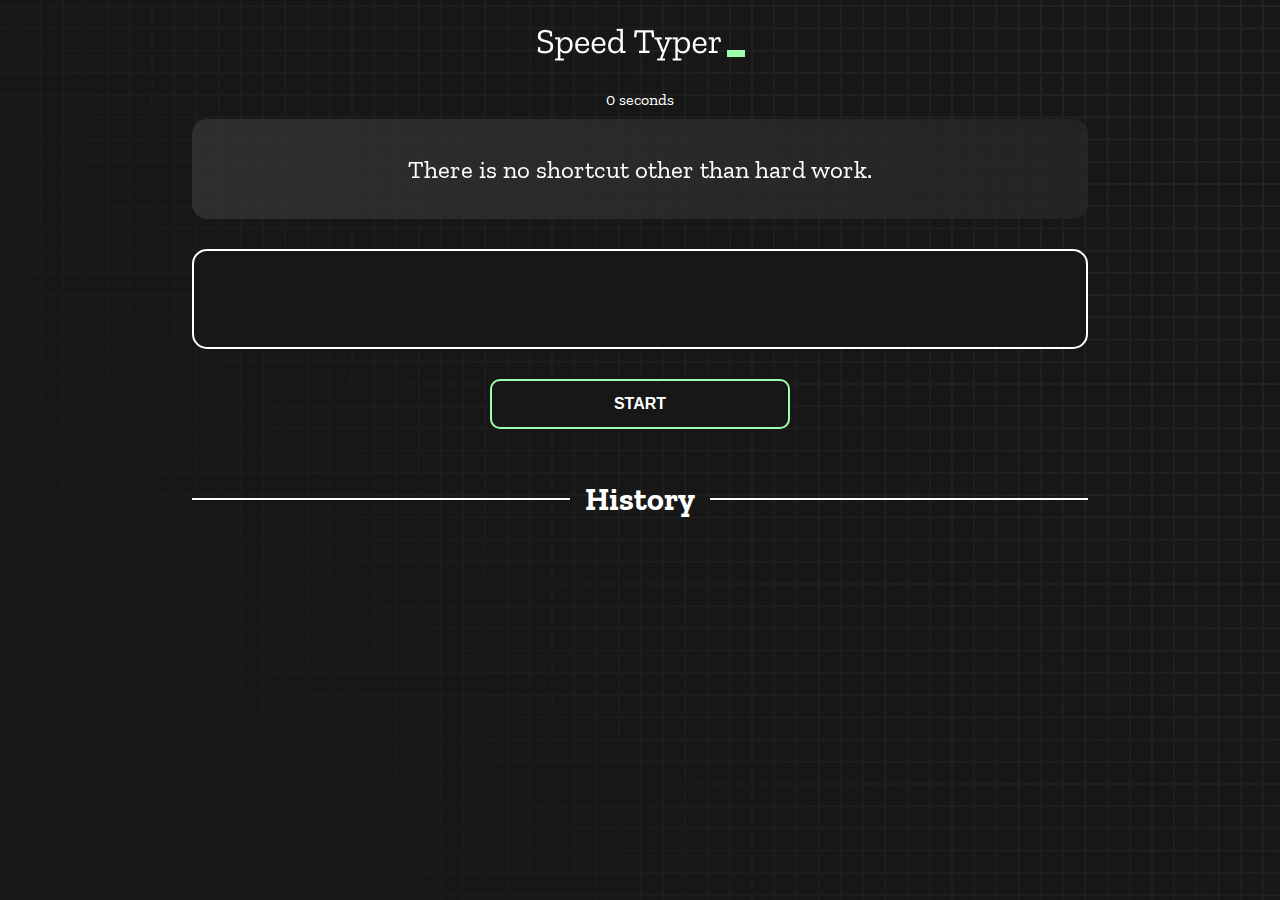
==== index.html @ 04b46f22 "Initial commit" ====
<!DOCTYPE html>
<html lang="en">
  <head>
    <meta charset="UTF-8" />
    <meta http-equiv="X-UA-Compatible" content="IE=edge" />
    <meta name="viewport" content="width=device-width, initial-scale=1.0" />
    <title>Speed Monster</title>
    <link rel="stylesheet" href="styles.css" />
    <link rel="preconnect" href="https://fonts.googleapis.com" />
    <link rel="preconnect" href="https://fonts.gstatic.com" crossorigin />
    <link
      href="https://fonts.googleapis.com/css2?family=Zilla+Slab:wght@300;400;500&display=swap"
      rel="stylesheet"
    />
  </head>
  <body>
    <h1 class="title"><img src="./logo.png" /></h1>
    <div id="show-time">0 seconds</div>

    <div class="box-container">
      <div id="question"></div>

      <div id="display" class="inactive"></div>

      <div class="buttons">
        <button id="starts">START</button>
      </div>

      <div class="divider-container">
        <div class="line"></div>
        <h1 class="title2">History</h1>
        <div class="line"></div>
      </div>
      <div id="histories"></div>
    </div>

    <div id="countdown"></div>
    <div id="modal-background" class="hidden"></div>
    <div id="result" class="hidden"></div>

    <script src="./history.js"></script>
    <script src="./script.js"></script>
  </body>
</html>
---- styles.css ----
* {
  padding: 0;
  margin: 0;
  box-sizing: border-box;
}

body {
  background-image: url("./bg.png");
  background-size: cover;
  background-position: left top;
  font-family: "Zilla Slab", serif;
}

.box-container {
  width: 70%;
  margin: 0 auto;
}

#question {
  height: 100px;
  display: flex;
  align-items: center;
  justify-content: center;
  color: white;
  font-size: 25px;
  border-radius: 15px;
  background: rgb(255, 255, 255);
  background: linear-gradient(
    92.49deg,
    rgba(255, 255, 255, 0.1) 0.18%,
    rgba(255, 255, 255, 0.05) 99.85%
  );
  backdrop-filter: blur(5px);
  margin-bottom: 30px;
}

#display {
  height: 100px;
  display: flex;
  flex-wrap: wrap;
  align-items: center;
  padding-left: 5rem;
  color: white;
  font-size: 32px;
  background-color: #171717;
  border: 2px solid #9dffad;
  border-radius: 15px;
}

#countdown {
  position: fixed;
  height: 100vh;
  width: 100vw;
  background-color: rgba(0, 0, 0, 0.8);
  top: 0;
  left: 0;
  display: flex;
  align-items: center;
  justify-content: center;
  font-size: 3rem;
  color: white;
  display: none;
}
#result {
  position: fixed;
  top: 10%; 
  left: 10%;
  transform: translate(-50%, -50%);
  height: 250px;
  width: 400px;
  background-color: #171717;
  border-radius: 15px;
  border: 2px solid #9dffad;
  color: white;
  text-align: center;
  padding: 2rem;
}
#show-time{
  text-align: center;
  color: white;
  margin: 10px 0;
}

.green {
  color: #9dffad;
}
.red {
  color: #eb6565;
}
.bold {
  font-weight: 700;
}
.inactive {
  border: 2px solid white !important;
}
.hidden {
  display: none;
}
.title {
  text-align: center;
  color: white;
  margin: 20px 0;
}

.divider-container {
  height: 80px;
  display: flex;
  justify-content: center;
  align-items: center;
  gap: 15px;
  margin: 0 auto;
}

.line {
  height: 2px;
  background: white;
  width: 100%;
}

.title2 {
  color: white;
  display: block;
}

.buttons {
  display: flex;
  justify-content: center;
  margin: 30px 0;
}
button {
  padding: 10px 20px;
  border: none;
  font-size: 16px;
  font-weight: bold;
  width: 300px;
  height: 50px;
  color: white;
  background-color: #171717;
  border-radius: 10px;
  border: 2px solid #9dffad;
  cursor: pointer;
}

#histories {
  display: flex;
  flex-wrap: wrap;
  justify-content: space-around;
}

.card {
  width: 100%;
  height: 100%;
  padding: 50px;
  display: flex;
  justify-content: space-between;
  align-items: center;
  padding: 20px 30px;
  color: white;
  border-radius: 15px;
  background: rgb(255, 255, 255);
  background: linear-gradient(
    92.49deg,
    rgba(255, 255, 255, 0.1) 0.18%,
    rgba(255, 255, 255, 0.05) 99.85%
  );
  backdrop-filter: blur(5px);
  margin-bottom: 30px;
}

#modal-background {
  background: rgb(255, 255, 255);
  background: linear-gradient(
    92.49deg,
    rgba(255, 255, 255, 0.1) 0.18%,
    rgba(255, 255, 255, 0.05) 99.85%
  );
  backdrop-filter: blur(5px);
  height: 100vh;
  width: 100%;
  position: fixed;
  top: 0;
}

@media only screen and (max-width: 700px) {
  .box-container {
    padding: 0 20px;
    width: 100%;
  }
  .card {
    flex-direction: column;
  }
}
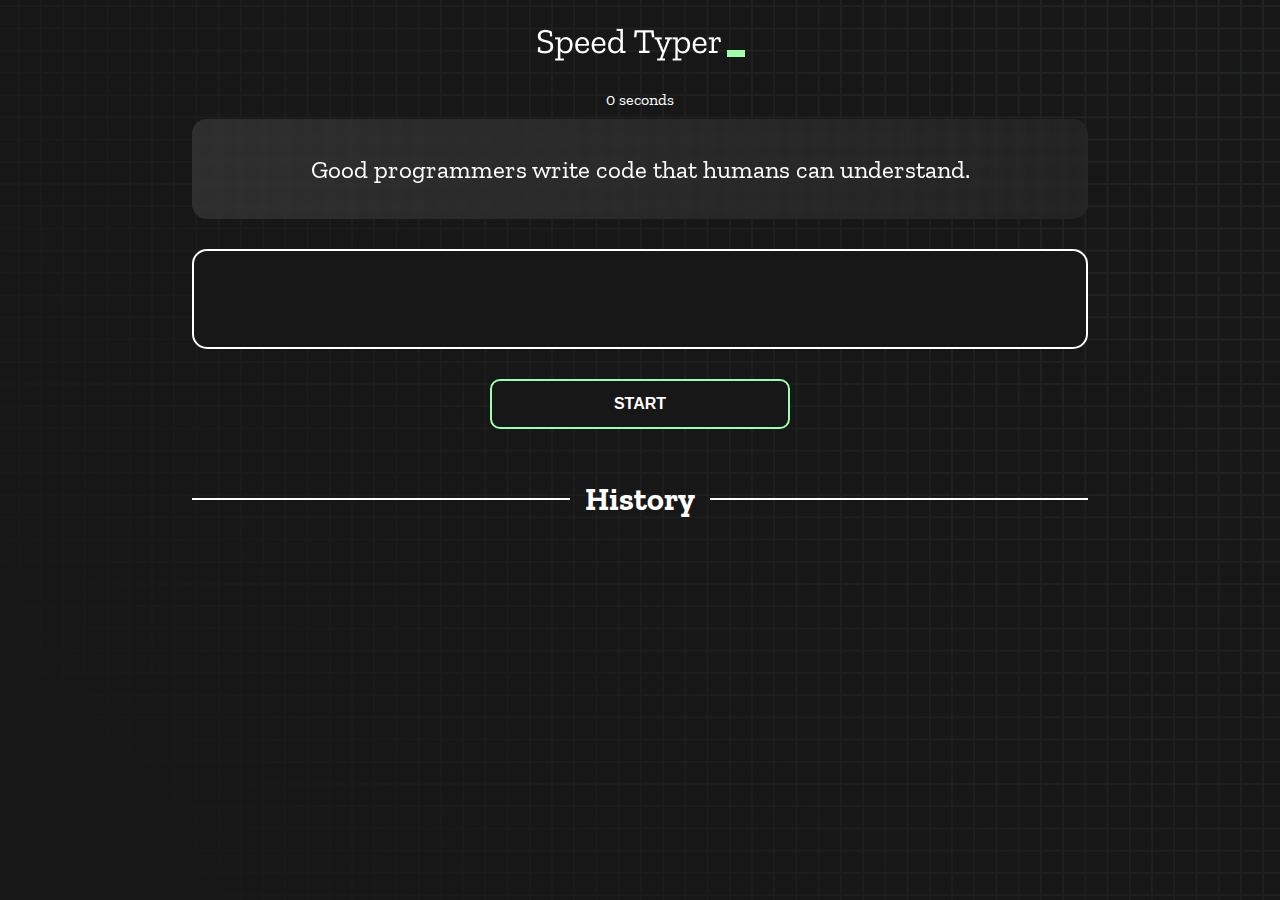
==== commit 9daee302: "startcount issue solve" ====
--- a/index.html
+++ b/index.html
@@ -34,8 +34,10 @@
       <div id="histories"></div>
     </div>
 
-    <div id="countdown"></div>
-    <div id="modal-background" class="hidden"></div>
+    <div id="countdown">
+      
+    </div>
+    <div id="modal-background" class="hidden finshdiv"></div>
     <div id="result" class="hidden"></div>
 
     <script src="./history.js"></script>
--- a/styles.css
+++ b/styles.css
@@ -74,12 +74,15 @@
   color: white;
   text-align: center;
   padding: 2rem;
+  margin-top: 200px;
+  margin-left: 200px;
 }
 #show-time{
   text-align: center;
   color: white;
   margin: 10px 0;
 }
+
 
 .green {
   color: #9dffad;
@@ -178,7 +181,7 @@
   height: 100vh;
   width: 100%;
   position: fixed;
-  top: 0;
+  top:0;
 }
 
 @media only screen and (max-width: 700px) {
